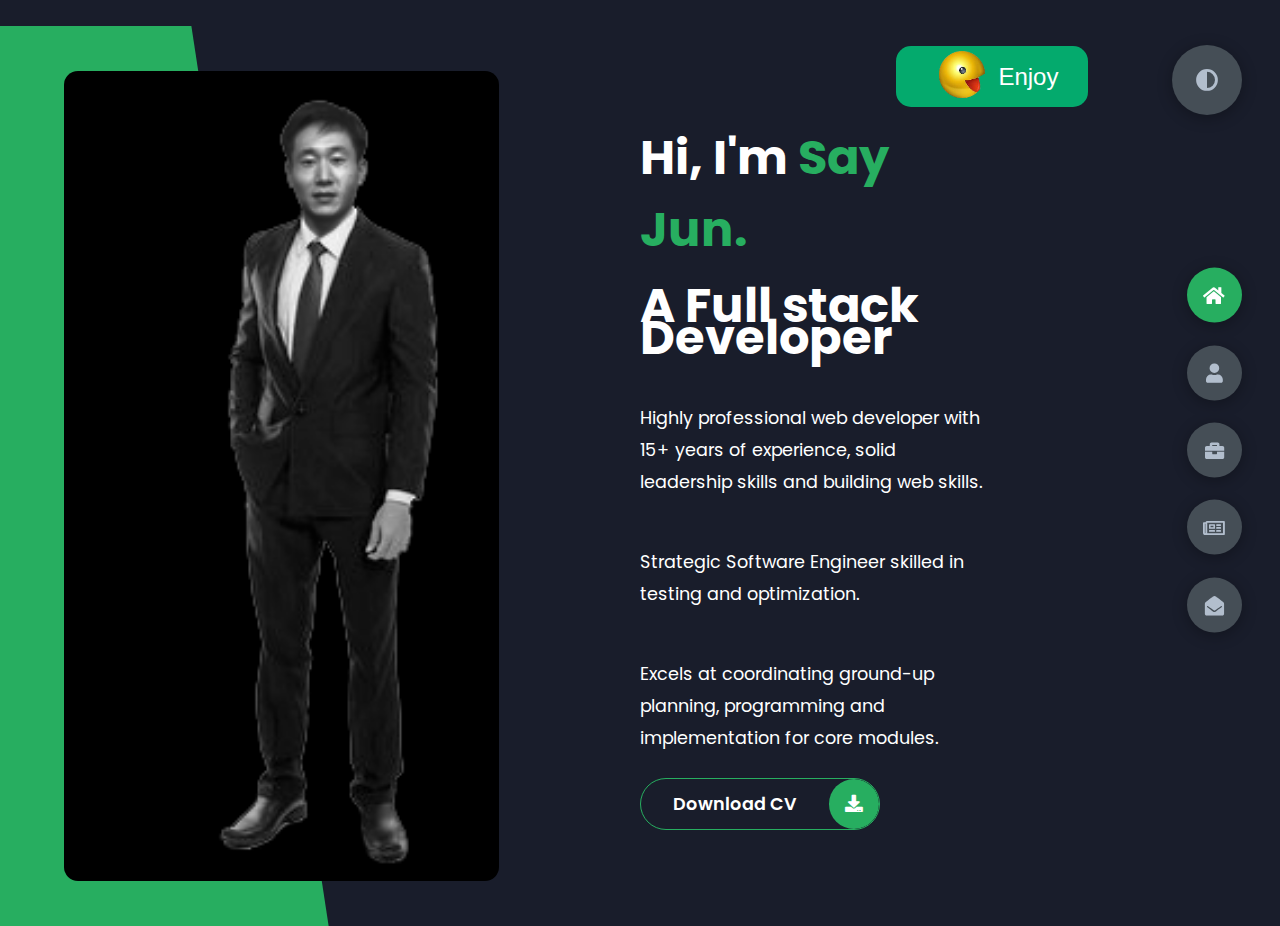
==== index.html @ fbcdf46f "sayjun port" ====
<!DOCTYPE html>
<html lang="en">
<head>
    <meta charset="UTF-8">
    <meta http-equiv="X-UA-Compatible" content="IE=edge">
    <meta name="viewport" content="width=device-width, initial-scale=1.0">
    <title>Portfolio</title>
    <link rel="stylesheet" href="styles/styles.css">
    <link rel="preconnect" href="https://fonts.googleapis.com">
    <link rel="preconnect" href="https://fonts.gstatic.com" crossorigin>
    <link rel="stylesheet" href="https://cdnjs.cloudflare.com/ajax/libs/font-awesome/5.15.4/css/all.min.css" integrity="sha512-1ycn6IcaQQ40/MKBW2W4Rhis/DbILU74C1vSrLJxCq57o941Ym01SwNsOMqvEBFlcgUa6xLiPY/NS5R+E6ztJQ==" crossorigin="anonymous" referrerpolicy="no-referrer" />
    <link href="https://fonts.googleapis.com/css2?family=Poppins:wght@400;500;600;700;800&display=swap" rel="stylesheet">
</head>
<body class="main-content">
    <header class="container header active" id="home">
        <a href="enjoy.htm"><button class="enjoybutton"><img src="img/enjoy.png" class="enjoys"></img>Enjoy</button></a>
        <div class="header-content">
            <div class="left-header">
                <div class="h-shape"></div>
                <div class="image">
                    <img src="img/hero.png" alt="">
                </div>
            </div>
            <div class="right-header">
                <h1 class="name">
                    Hi, I'm <span>Say Jun.</span>
                    <p>A Full stack Developer</p>
                </h1>
                <p>
                    Highly professional web developer with 15+ years of experience, solid leadership skills and building web skills. 
                    </p><p>Strategic Software Engineer skilled in testing and optimization. </p><p>
                    Excels at coordinating ground-up planning, programming and implementation for core modules.
                </p>
                <div class="btn-con">
                    <a href="resume.pdf" class="main-btn" download>
                        <span class="btn-text">Download CV</span>
                        <span class="btn-icon"><i class="fas fa-download"></i></span>
                    </a>
                </div>
            </div>
        </div>
    </header>
    <main>
        <section class="container about" id="about">
            <div class="main-title">
                <h2>About <span>me</span><span class="bg-text">my stats</span></h2>
            </div>
            <div class="about-container">
                <div class="left-about">
                    <h4>Information About me</h4>
                    <p>
                        Front-End & Back-End experiences:
                        <p>✔️ Python (16 years): Django, Flask, Pygame, Pytorch</p>
                        <p>✔️ PHP (13+ years): Laravel, CodeIgniter, Symfony, CakePHP, Yii</p>
                        <p>✔️ MERN Stack(9+ years): MongoDB, ExpressJS, ReactJS, NodeJS, VueJS</p>
                        <p>Other experiences:</p>
                        <p>✔️ Javascript, Quasar, Electron </p>
                        <p>✔️ Database: MySQL, MongoDB, PostgreSQL, Firebase.</p>
                        <p>✔️ Algorithm, webflow.</p>

                    </p>
                    <div class="btn-con">
                        <a href="resume.pdf" class="main-btn" download></a>
                            <span class="btn-text">Download CV</span>
                            <span class="btn-icon"><i class="fas fa-download"></i></span>
                        </a>
                    </div>
                </div>
                <div class="right-about">
                    <div class="about-item">
                        <div class="abt-text">
                            <p class="large-text">650+</p>
                            <p class="small-text">Projects <br /> Completed</p>
                        </div>
                    </div>
                    <div class="about-item">
                        <div class="abt-text">
                            <p class="large-text">10+</p>
                            <p class="small-text">Years of <br /> experience</p>
                        </div>
                    </div>
                    <div class="about-item">
                        <div class="abt-text">
                            <p class="large-text">300+</p>
                            <p class="small-text">Happy <br /> Clients</p>
                        </div>
                    </div>
                    <div class="about-item">
                        <div class="abt-text">
                            <p class="large-text">400+</p>
                            <p class="small-text">Customer <br /> reviews</p>
                        </div>
                    </div>
                </div>
            </div>
            <div class="about-stats">
                <h4 class="stat-title">My Skills</h4>
                <div class="progress-bars">
                    <div class="progress-bar">
                        <p class="prog-title">Python</p>
                        <div class="progress-con">
                            <p class="prog-text">80%</p>
                            <div class="progress">
                                <span class="html"></span>
                            </div>
                        </div>
                    </div>
                    <div class="progress-bar">
                        <p class="prog-title">MERN</p>
                        <div class="progress-con">
                            <p class="prog-text">95%</p>
                            <div class="progress">
                                <span class="css"></span>
                            </div>
                        </div>
                    </div>
                    <div class="progress-bar">
                        <p class="prog-title">PHP</p>
                        <div class="progress-con">
                            <p class="prog-text">75%</p>
                            <div class="progress">
                                <span class="js"></span>
                            </div>
                        </div>
                    </div>
                    <div class="progress-bar">
                        <p class="prog-title">Responsive Design</p>
                        <div class="progress-con">
                            <p class="prog-text">100%</p>
                            <div class="progress">
                                <span class="react"></span>
                            </div>
                        </div>
                    </div>
                    <div class="progress-bar">
                        <p class="prog-title">Database</p>
                        <div class="progress-con">
                            <p class="prog-text">87%</p>
                            <div class="progress">
                                <span class="node"></span>
                            </div>
                        </div>
                    </div>
                    <div class="progress-bar">
                        <p class="prog-title">Algorithm</p>
                        <div class="progress-con">
                            <p class="prog-text">70%</p>
                            <div class="progress">
                                <span class="python"></span>
                            </div>
                        </div>
                    </div>
                </div>
            </div>
            <h4 class="stat-title">My Timeline</h4>
            <div class="timeline">
                <!-- <div class="timeline-item">
                    <div class="tl-icon">
                        <i class="fas fa-briefcase"></i>
                    </div>
                    <p class="tl-duration">2010 - present</p>
                    <h5>Web Developer<span> - Vircrosoft</span></h5>
                    <p>
                        Lorem ipsum dolor sit amet consectetur adipisicing elit. Saepe quasi vero fugit.
                    </p>
                </div> -->
                <div class="timeline-item">
                    <div class="tl-icon">
                        <i class="fas fa-briefcase"></i>
                    </div>
                    <p class="tl-duration">2008 - 2015</p>
                    <h5> FRONTEND DEVELOPER<span> - Bornfree Group.</span></h5>
                    <p>
                        Mentored 8 new junior front-end developers on team in
                        expanding JavaScript, React, and TailwindCss skillset Utilized
                        HTML, CSS, and JavaScript to create 100+ responsive landing
                        pages for both company and client.
                    </p>
                </div>
                <div class="timeline-item">
                    <div class="tl-icon">
                        <i class="fas fa-briefcase"></i>
                    </div>
                    <p class="tl-duration">2015 - 2019</p>
                    <h5>BACKEND DEVELOPER<span> - PlayUp Interactive Co, Inc</span></h5>
                    <p>
                        In the backend construction, the Python language was used to
                        increase the speed of processing large amounts of data by 56%.
                    </p>
                </div>
                <!-- <div class="timeline-item">
                    <div class="tl-icon">
                        <i class="fas fa-briefcase"></i>
                    </div>
                    <p class="tl-duration">2009 - 2013</p>
                    <h5>Business Degree<span> - Sussex University</span></h5>
                    <p>
                        Lorem ipsum dolor sit amet consectetur adipisicing elit. Saepe quasi vero fugit.
                    </p>
                </div> -->
                <div class="timeline-item">
                    <div class="tl-icon">
                        <i class="fas fa-briefcase"></i>
                    </div>
                    <p class="tl-duration">2019 - 2022</p>
                    <h5>FULLSTACK DEVELOPER<span> - DCP Group Jerusalem</span></h5>
                    <p>
                        By implementing AI-based Front-end & Back-end technology and
                        network communication optimization technology into the web
                        development framework, we improved business processing speed
                        by 45%.
                    </p>
                </div>
                <div class="timeline-item">
                    <div class="tl-icon">
                        <i class="fas fa-briefcase"></i>
                    </div>
                    <p class="tl-duration">2022 - 2023</p>
                    <h5>PROJECT MANAGER<span> - Freeio company</span></h5>
                    <p>
                        Created project plans, schedules, budgets, and resource
                        allocations to tailor your organization to the nature of your target
                        audience, so that maintaining a 95% to 99% allocation success
                        rate.
                    </p>
                </div>
            </div>
        </section>
        <section class="container" id="portfolio">
            <div class="main-title">
                <h2>My <span>Portfolio</span><span class="bg-text">My Work</span></h2>
            </div>
            <p class="port-text">
                Here is some of my work that I've done in various programming languages.
            </p>
            <div class="portfolios">
                <div class="portfolio-item">
                    <div class="image">
                        <img src="img/port1.jpg" alt="">
                    </div>
                    <div class="hover-items">
                        <h3>Project Source</h3>
                        <div class="icons">
                            <a href="https://github.com/sayjun0505" class="icon">
                                <i class="fab fa-github"></i>
                            </a>
                            <a href="https://github.com/sayjun0505" class="icon">
                                <i class="fab fa-behance"></i>
                            </a>
                           
                        </div>
                    </div>
                </div>
                <div class="portfolio-item">
                    <div class="image">
                        <img src="img/port2.jpg" alt="">
                    </div>
                    <div class="hover-items">
                        <h3>Project Source</h3>
                        <div class="icons">
                            <a href="https://github.com/sayjun0505" class="icon">
                                <i class="fab fa-github"></i>
                            </a>
                            <a href="https://github.com/sayjun0505" class="icon">
                                <i class="fab fa-behance"></i>
                            </a>
                        </div>
                    </div>
                </div>
                <div class="portfolio-item">
                    <div class="image">
                        <img src="img/port3.jpg" alt="">
                    </div>
                    <div class="hover-items">
                        <h3>Project Source</h3>
                        <div class="icons">
                            <a href="https://github.com/sayjun0505" class="icon">
                                <i class="fab fa-github"></i>
                            </a>
                            <a href="https://github.com/sayjun0505" class="icon">
                                <i class="fab fa-behance"></i>
                            </a>
                        </div>
                    </div>
                </div>
                <div class="portfolio-item">
                    <div class="image">
                        <img src="img/port4.jpg" alt="">
                    </div>
                    <div class="hover-items">
                        <h3>Project Source</h3>
                        <div class="icons">
                            <a href="https://github.com/sayjun0505" class="icon">
                                <i class="fab fa-github"></i>
                            </a>
                            <a href="https://github.com/sayjun0505" class="icon">
                                <i class="fab fa-behance"></i>
                            </a>
                        </div>
                    </div>
                </div>
                <div class="portfolio-item">
                    <div class="image">
                        <img src="img/port5.jpg" alt="">
                    </div>
                    <div class="hover-items">
                        <h3>Project Source</h3>
                        <div class="icons">
                            <a href="https://github.com/sayjun0505" class="icon">
                                <i class="fab fa-github"></i>
                            </a>
                            <a href="https://github.com/sayjun0505" class="icon">
                                <i class="fab fa-behance"></i>
                            </a>
                        </div>
                    </div>
                </div>
                <!-- <div class="portfolio-item">
                    <div class="image">
                        <img src="img/port2.jpg" alt="">
                    </div>
                    <div class="hover-items">
                        <h3>Project Source</h3>
                        <div class="icons">
                            <a href="https://github.com/sayjun0505" class="icon">
                                <i class="fab fa-github"></i>
                            </a>
                            <a href="https://github.com/sayjun0505" class="icon">
                                <i class="fab fa-behance"></i>
                            </a>
                        </div>
                    </div>
                </div> -->
                <div class="portfolio-item">
                    <div class="image">
                        <img src="img/port7.jpg" alt="">
                    </div>
                    <div class="hover-items">
                        <h3>Project Source</h3>
                        <div class="icons">
                            <a href="https://github.com/sayjun0505" class="icon">
                                <i class="fab fa-github"></i>
                            </a>
                            <a href="https://github.com/sayjun0505" class="icon">
                                <i class="fab fa-behance"></i>
                            </a>
                        </div>
                    </div>
                </div>
            </div>
        </section>
        <section class="container" id="blogs">
            <div class="blogs-content">
                <div class="main-title">
                    <h2>My <span>Blogs</span><span class="bg-text">My Blogs</span></h2>
                </div>
                <div class="blogs">
                    <div class="blog">
                        <img src="img/port6.jpg" alt="">
                        <div class="blog-text">
                            <h4>
                                How to Create Your Own Website
                            </h4>
                            <p>
                                What is your hobby? 
                                What is your title? Everyone looks at your website.
                            </p>
                        </div>
                    </div>
                    <div class="blog">
                        <img src="img/blog1.jpg" alt="">
                        <div class="blog-text">
                            <h4>
                                How to Become an Expert in Web Design
                            </h4>
                            <p>
                                Do you know SCSS? 
                                Wonderful, UI/UX is the top.
                            </p>
                        </div>
                    </div>
                    <div class="blog">
                        <img src="img/blog2.jpg" alt="">
                        <div class="blog-text">
                            <h4>
                                Become a Web Designer in 10 Days
                            </h4>
                            <p>
                                Responsive design is the most important.
                                You must learn this.
                            </p>
                        </div>
                    </div>
                    <div class="blog">
                        <img src="img/blog3.jpg" alt="">
                        <div class="blog-text">
                            <h4>
                                Debbuging made easy with Web Inspector
                            </h4>
                            <p>
                                Do you know HTML/CSS? 
                                Strong logic must be in background.
                            </p>
                        </div>
                    </div>
                    <div class="blog">
                        <img src="img/port1.jpg" alt="">
                        <div class="blog-text">
                            <h4>
                                Get started with Web Design and UI Design
                            </h4>
                            <p>
                                Logic is some complex. 
                                But you need to solve all bugs.
                            </p>
                        </div>
                    </div>
                    <div class="blog">
                        <img src="img/port3.jpg" alt="">
                        <div class="blog-text">
                            <h4>
                                This is what you need to know about Web Design
                            </h4>
                            <p>
                                Do you know figma?
                                Then , OK. Please follow me step-by step.
                            </p>
                        </div>
                    </div>
                </div>
            </div>
        </section>
        <section class="container contact" id="contact">
            <div class="contact-container">
                <div class="main-title">
                    <h2>Contact <span>Me</span><span class="bg-text">Contact</span></h2>
                </div>
                <div class="contact-content-con">
                    <div class="left-contact">
                        <h4>Contact me here</h4>
                        <p>
                            Feel free contact me. If you need any help, I am happy to help you.
                        </p>
                        <div class="contact-info">
                            <div class="contact-item">
                                <div class="icon">
                                    <i class="fas fa-map-marker-alt"></i>
                                    <span>Singapore</span>
                                </div>
                                <p>
                                    : Singapore, Singapore
                                </p>
                            </div>
                            <div class="contact-item">
                                <div class="icon">
                                    <i class="fas fa-envelope"></i>
                                    <span>Email</span>
                                </div>
                                <p>
                                    <span>: sayjun0505@gmail.com</span>
                                </p>
                            </div>
                            <div class="contact-item">
                                <div class="icon">
                                    <i class="fas fa-user-graduate"></i>
                                    <span>Education</span>
                                </div>
                                <p>
                                    <span>: Computer Design and AI, SUTD</span>
                                </p>
                            </div>
                            <div class="contact-item">
                                <div class="icon">
                                    <i class="fas fa-user-graduate"></i>
                                    <span>Mobile Number</span>
                                </div>
                                <p>
                                    <span>: 6563399189</span>
                                </p>
                            </div>
                            <div class="contact-item">
                                <div class="icon">
                                    <i class="fas fa-globe-africa"></i>
                                    <span>Languages</span>
                                </div>
                                <p>
                                    <span>:  English, Malay</span>
                                </p>
                            </div>
                        </div>
                        <div class="contact-icons">
                            <div class="contact-icon">
                                <a href="www.facebook.com" target="_blank">
                                    <i class="fab fa-facebook-f"></i>
                                </a>
                                <a href="#" target="_blank">
                                    <i class="fab fa-twitter"></i>
                                </a>
                                <a href="#" target="_blank">
                                    <i class="fab fa-github"></i>
                                </a>
                                <a href="#" target="_blank">
                                    <i class="fab fa-youtube"></i>
                                </a>
                            </div>
                        </div>
                    </div>
                    <div class="right-contact">
                        <form action="" class="contact-form">
                            <div class="input-control i-c-2">
                                <input type="text" required placeholder="YOUR NAME">
                                <input type="email" required placeholder="YOUR EMAIL">
                            </div>
                            <div class="input-control">
                                <input type="text" required placeholder="ENTER SUBJECT">
                            </div>
                            <div class="input-control">
                                <textarea name="" id="" cols="15" rows="8" placeholder="Message Here..."></textarea>
                            </div>
                            <div class="submit-btn">
                                <a href="resume.pdf" class="main-btn" download>
                                    <span class="btn-text">Download CV</span>
                                    <span class="btn-icon"><i class="fas fa-download"></i></span>
                                </a>
                            </div>
                        </form>
                    </div>
                </div>
            </div>
        </section>
    </main>

    <div class="controls">
        <div class="control active-btn" data-id="home" >
            <i class="fas fa-home"></i>
        </div>
        <div class="control" data-id="about">
            <i class="fas fa-user"></i>
        </div>
        <div class="control" data-id="portfolio">
            <i class="fas fa-briefcase"></i>
        </div>
        <div class="control" data-id="blogs">
            <i class="far fa-newspaper"></i>
        </div>
        <div class="control" data-id="contact">
            <i class="fas fa-envelope-open"></i>
        </div>
    </div>
    <div class="theme-btn">
        <i class="fas fa-adjust"></i>
    </div>
    <script src="app.js"></script>
</body>
</html>
---- styles/styles.css ----
* {
  margin: 0;
  padding: 0;
  box-sizing: border-box;
  list-style: none;
}

:root {
  --color-primary: #191d2b;
  --color-secondary: #27AE60;
  --color-white: #FFFFFF;
  --color-black: #000;
  --color-grey0: #f8f8f8;
  --color-grey-1: #dbe1e8;
  --color-grey-2: #b2becd;
  --color-grey-3: #6c7983;
  --color-grey-4: #454e56;
  --color-grey-5: #2a2e35;
  --color-grey-6: #12181b;
  --br-sm-2: 14px;
  --box-shadow-1: 0 3px 15px rgba(0,0,0,.3);
}

.light-mode {
  --color-primary: #FFFFFF;
  --color-secondary: #F56692;
  --color-white: #454e56;
  --color-black: #000;
  --color-grey0: #f8f8f8;
  --color-grey-1: #6c7983;
  --color-grey-2: #6c7983;
  --color-grey-3: #6c7983;
  --color-grey-4: #454e56;
  --color-grey-5: #f8f8f8;
  --color-grey-6: #12181b;
}

body {
  background-color: var(--color-primary);
  font-family: "Poppins", sans-serif;
  font-size: 1.1rem;
  color: var(--color-white);
  transition: all 0.4s ease-in-out;
}

a {
  display: inline-block;
  text-decoration: none;
  color: inherit;
  font-family: inherit;
}

header {
  min-height: 100vh;
  color: var(--color-white);
  overflow: hidden;
  padding: 0 !important;
}

section {
  min-height: 100vh;
  width: 100%;
  position: absolute;
  left: 0;
  top: 0;
  padding: 3rem 18rem;
}

.container {
  display: none;
  transform: translateY(-100%) scale(0);
  transition: all 0.4s ease-in-out;
  background-color: var(--color-primary);
}

.active {
  display: block;
  animation: appear 1s ease-in-out;
  transform: translateY(0) scaleY(1);
}
@keyframes appear {
  0% {
    transform: translateY(-100%) scaleY(0);
  }
  100% {
    transform: translateY(0) scaleY(1);
  }
}

.controls {
  position: fixed;
  z-index: 10;
  top: 50%;
  right: 3%;
  display: flex;
  flex-direction: column;
  align-items: center;
  justify-content: center;
  transform: translateY(-50%);
}
.controls .control {
  padding: 1rem;
  cursor: pointer;
  background-color: var(--color-grey-4);
  width: 55px;
  height: 55px;
  border-radius: 50%;
  display: flex;
  justify-content: center;
  align-items: center;
  margin: 0.7rem 0;
  box-shadow: var(--box-shadow-1);
}
.controls .control i {
  font-size: 1.2rem;
  color: var(--color-grey-2);
  pointer-events: none;
}
.controls .active-btn {
  background-color: var(--color-secondary);
  transition: all 0.4s ease-in-out;
}
.controls .active-btn i {
  color: var(--color-white);
}

.theme-btn {
  top: 5%;
  right: 3%;
  width: 70px;
  height: 70px;
  border-radius: 50%;
  background-color: var(--color-grey-4);
  cursor: pointer;
  position: fixed;
  display: flex;
  justify-content: center;
  align-items: center;
  box-shadow: 0 3px 15px rgba(0, 0, 0, 0.3);
  transition: all 0.1s ease-in-out;
}
.theme-btn:active {
  transform: translateY(-3px);
}
.theme-btn i {
  font-size: 1.4rem;
  color: var(--color-grey-2);
  pointer-events: none;
}

/*Header-content*/
.header-content {
  display: grid;
  grid-template-columns: repeat(2, 1fr);
  min-height: 100vh;
}
.header-content .left-header {
  display: flex;
  align-items: center;
  position: relative;
}
.header-content .left-header .h-shape {
  transition: all 0.4s ease-in-out;
  width: 65%;
  height: 100%;
  background-color: var(--color-secondary);
  position: absolute;
  left: 0;
  top: 0;
  z-index: -1;
  clip-path: polygon(0 0, 46% 0, 79% 100%, 0% 100%);
}
.header-content .left-header .image {
  border-radius: var(--br-sm-2);
  height: 90%;
  width: 68%;
  margin-left: 4rem;
  background-color: var(--color-black);
  transition: all 0.4s ease-in-out;
}
.header-content .left-header .image img {
  /* width: 100%; */
  height: 100%;
  object-fit: cover;
  transition: all 0.4s ease-in-out;
  filter: grayscale(100%);
}
.header-content .left-header .image img:hover {
  filter: grayscale(0);
}
.header-content .right-header {
  display: flex;
  flex-direction: column;
  justify-content: center;
  padding-right: 18rem;
}
.header-content .right-header .name {
  font-size: 3rem;
}
.header-content .right-header .name span {
  color: var(--color-secondary);
}
.header-content .right-header p {
  margin: 1.5rem 0;
  line-height: 2rem;
}

/*About*/
.about-container {
  display: grid;
  grid-template-columns: repeat(2, 1fr);
  padding-top: 3.5rem;
  padding-bottom: 5rem;
}
.about-container .right-about {
  display: grid;
  grid-template-columns: repeat(2, 1fr);
  grid-gap: 2rem;
}
.about-container .right-about .about-item {
  border: 1px solid var(--color-grey-5);
  border-radius: 5px;
  transition: all 0.4s ease-in-out;
  box-shadow: 1px 2px 15px rgba(0, 0, 0, 0.1);
}
.about-container .right-about .about-item:hover {
  cursor: default;
  transform: translateY(-5px);
  border: 1px solid var(--color-secondary);
  box-shadow: 1px 4px 15px rgba(0, 0, 0, 0.32);
}
.about-container .right-about .about-item .abt-text {
  padding: 1.5rem;
  display: flex;
  flex-direction: column;
}
.about-container .right-about .about-item .abt-text .large-text {
  font-size: 3rem;
  font-weight: 700;
  color: var(--color-secondary);
}
.about-container .right-about .about-item .abt-text .small-text {
  padding-left: 3rem;
  position: relative;
  text-transform: uppercase;
  font-size: 1.2rem;
  color: var(--color-grey-1);
  letter-spacing: 2px;
}
.about-container .right-about .about-item .abt-text .small-text::before {
  content: "";
  position: absolute;
  left: 0;
  top: 15px;
  width: 2rem;
  height: 2px;
  background-color: var(--color-grey-5);
}
.about-container .left-about {
  padding-right: 5rem;
}
.about-container .left-about p {
  line-height: 2rem;
  padding: 1rem;
  color: var(--color-grey-1);
}
.about-container .left-about h4 {
  font-size: 2rem;
  text-transform: uppercase;
}

.about-stats {
  padding-bottom: 4rem;
}
.about-stats .progress-bars {
  display: grid;
  grid-template-columns: repeat(2, 1fr);
  grid-gap: 2rem;
}
.about-stats .progress-bars .progress-bar {
  display: flex;
  flex-direction: column;
}
.about-stats .progress-bars .progress-bar .prog-title {
  text-transform: uppercase;
  font-weight: 500;
}
.about-stats .progress-bars .progress-bar .progress-con {
  display: flex;
  align-items: center;
}
.about-stats .progress-bars .progress-bar .progress-con .prog-text {
  color: var(--color-grey-2);
}
.about-stats .progress-bars .progress-bar .progress-con .progress {
  width: 100%;
  height: 0.45rem;
  background-color: var(--color-grey-4);
  margin-left: 1rem;
  position: relative;
}
.about-stats .progress-bars .progress-bar .progress-con .progress span {
  position: absolute;
  top: 0;
  left: 0;
  height: 100%;
  background-color: var(--color-secondary);
  transition: all 0.4s ease-in-out;
  width: 60%;
}
.about-stats .progress-bars .progress-bar .progress-con .progress .html {
  width: 80%;
}
.about-stats .progress-bars .progress-bar .progress-con .progress .css {
  width: 95%;
}
.about-stats .progress-bars .progress-bar .progress-con .progress .js {
  width: 75%;
}
.about-stats .progress-bars .progress-bar .progress-con .progress .react {
  width: 100%;
}
.about-stats .progress-bars .progress-ba0r .progress-con .progress .node {
  width: 87%;
}
.about-stats .progress-bars .progress-bar .progress-con .progress .python {
  width: 70%;
}
.enjoys{
  width: 40%;
}
.enjoybutton {
  padding: 5px 5px;
  font-size: 24px;
  text-align: center;
  cursor: pointer;
  outline: none;
  color: #fff;
  background-color: #04AA6D;
  border: none;
  border-radius: 15px;
  /* box-shadow: 0 9px #424242; */
  position:absolute;
  top: 5%;
  left:70%;
  width: 15%;
  display: flex;
  flex-direction: row;
  justify-content: center;
  align-items: center;
}

.enjoybutton:hover {background-color: #3e8e41}

.enjoybutton:active {
  background-color: #3e8e41;
  box-shadow: 0 5px #3b3a3a;
  transform: translateY(4px);
}
.stat-title {
  text-transform: uppercase;
  font-size: 1.4rem;
  text-align: center;
  padding: 3.5rem 0;
  position: relative;
}
.stat-title::before {
  content: "";
  position: absolute;
  left: 50%;
  top: 0;
  width: 40%;
  height: 1px;
  background-color: var(--color-grey-5);
  transform: translateX(-50%);
}

/*Timeline*/
.timeline {
  display: grid;
  grid-template-columns: repeat(2, 1fr);
  grid-gap: 2rem;
  padding-bottom: 3rem;
}
.timeline .timeline-item {
  position: relative;
  padding-left: 3rem;
  border-left: 1px solid var(--color-grey-5);
}
.timeline .timeline-item .tl-icon {
  position: absolute;
  left: -27px;
  top: 0;
  background-color: var(--color-secondary);
  width: 50px;
  height: 50px;
  border-radius: 50%;
  display: flex;
  align-items: center;
  justify-content: center;
}
.timeline .timeline-item .tl-icon i {
  font-size: 1.3rem;
}
.timeline .timeline-item .tl-duration {
  padding: 0.2rem 0.6rem;
  background-color: var(--color-grey-5);
  border-radius: 15px;
  display: inline-block;
  font-size: 0.8rem;
  text-transform: uppercase;
  font-weight: 500;
}
.timeline .timeline-item h5 {
  padding: 1rem 0;
  text-transform: uppercase;
  font-size: 1.3rem;
  font-weight: 600;
}
.timeline .timeline-item h5 span {
  color: var(--color-grey-2);
  font-weight: 500;
  font-size: 1.2rem;
}
.timeline .timeline-item p {
  color: var(--color-grey-2);
}

.port-text {
  padding: 2rem 0;
  text-align: center;
}

.portfolios {
  display: grid;
  grid-template-columns: repeat(3, 1fr);
  grid-gap: 2rem;
  margin-top: 3rem;
}
.portfolios .portfolio-item {
  position: relative;
  border-radius: 15px;
}
.portfolios .portfolio-item img {
  width: 100%;
  height: 300px;
  object-fit: cover;
  border-radius: 15px;
}
.portfolios .portfolio-item .hover-items {
  width: 100%;
  height: 100%;
  background-color: var(--color-secondary);
  position: absolute;
  left: 0;
  top: 0;
  border-radius: 15px;
  display: flex;
  justify-content: center;
  align-items: center;
  flex-direction: column;
  opacity: 0;
  transform: scale(0);
  transition: all 0.4s ease-in-out;
}
.portfolios .portfolio-item .hover-items h3 {
  font-size: 1.5rem;
  color: var(--color-white);
  margin-bottom: 1.5rem;
}
.portfolios .portfolio-item .hover-items .icons {
  display: flex;
  justify-content: center;
  align-items: center;
}
.portfolios .portfolio-item .hover-items .icons .icon {
  background-color: var(--color-primary);
  border-radius: 50%;
  width: 50px;
  height: 50px;
  display: flex;
  align-items: center;
  justify-content: center;
  margin: 0 1rem;
  cursor: pointer;
  transition: all 0.4s ease-in-out;
}
.portfolios .portfolio-item .hover-items .icons .icon i {
  font-size: 1.5rem;
  color: var(--color-white);
  margin: 0 1rem;
}
.portfolios .portfolio-item .hover-items .icons .icon:hover {
  background-color: var(--color-white);
}
.portfolios .portfolio-item .hover-items .icons .icon:hover i {
  color: var(--color-primary);
}

.portfolio-item:hover .hover-items {
  opacity: 1;
  transform: scale(1);
}

.blogs {
  display: grid;
  grid-template-columns: repeat(3, 1fr);
  grid-gap: 2rem;
  margin-top: 3rem;
}
.blogs .blog {
  position: relative;
  background-color: var(--color-grey-5);
  border-radius: 5px;
  box-shadow: 1px 1px 20px rgba(0, 0, 0, 0.1);
  transition: all 0.4s ease-in-out;
}
.blogs .blog:hover {
  box-shadow: 1px 1px 20px rgba(0, 0, 0, 0.3);
  transform: translateY(-5px);
  transition: all 0.4s ease-in-out;
}
.blogs .blog:hover img {
  filter: grayscale(0);
  transform: scale(1.1);
  box-shadow: 0px 4px 15px rgba(0, 0, 0, 0.8);
}
.blogs .blog img {
  width: 100%;
  height: 300px;
  object-fit: cover;
  border-top-left-radius: 5px;
  border-top-right-radius: 5px;
  filter: grayscale(100%);
  transition: all 0.4s ease-in-out;
}
.blogs .blog .blog-text {
  margin-top: -7px;
  padding: 1.1rem;
  border-top: 8px solid var(--color-secondary);
}
.blogs .blog .blog-text h4 {
  font-size: 1.5rem;
  margin-bottom: 0.7rem;
  transition: all 0.4s ease-in-out;
  cursor: pointer;
}
.blogs .blog .blog-text h4:hover {
  color: var(--color-secondary);
}
.blogs .blog .blog-text p {
  color: var(--color-grey-2);
  line-height: 2rem;
  padding-bottom: 1rem;
}

.contact-content-con {
  display: flex;
  padding-top: 3.5rem;
}
.contact-content-con .left-contact {
  flex: 2;
}
.contact-content-con .left-contact h4 {
  margin-top: 1rem;
  font-size: 2rem;
  text-transform: uppercase;
}
.contact-content-con .left-contact p {
  margin: 1rem 0;
  line-height: 2rem;
}
.contact-content-con .left-contact .contact-info .contact-item {
  display: flex;
  align-items: center;
  justify-content: space-between;
}
.contact-content-con .left-contact .contact-info .contact-item p {
  margin: 0.3rem 0 !important;
  padding: 0 !important;
}

.contact-content-con .left-contact .contact-info .contact-item .icon {
  display: grid;
  grid-template-columns: 40px 1fr;
}
.contact-content-con .left-contact .contact-info .contact-item .icon i {
  display: flex;
  align-items: center;
  font-size: 1.3rem;
}
.contact-content-con .left-contact .contact-icon {
  display: flex;
  margin-top: 2rem;
}
.contact-content-con .left-contact .contact-icon a {
  display: flex;
  align-items: center;
  color: var(--color-white);
  background-color: var(--color-grey-5);
  cursor: pointer;
  justify-content: center;
  width: 50px;
  height: 50px;
  border-radius: 50%;
  margin: 0 0.4rem;
  transition: all 0.4s ease-in-out;
}
.contact-content-con .left-contact .contact-icon a:hover {
  background-color: var(--color-secondary);
}
.contact-content-con .left-contact .contact-icon a:hover i {
  color: var(--color-primary);
}
.contact-content-con .left-contact .contact-icon a i {
  display: flex;
  align-items: center;
  justify-content: center;
  font-size: 1.3rem;
}
.contact-content-con .right-contact {
  flex: 3;
  margin-left: 3rem;
}
.contact-content-con .right-contact .input-control {
  margin: 1.5rem 0;
}
.contact-content-con .right-contact .input-control input, .contact-content-con .right-contact .input-control textarea {
  border-radius: 30px;
  font-weight: inherit;
  font-size: inherit;
  font-family: inherit;
  padding: 0.8rem 1.1rem;
  outline: none;
  border: none;
  background-color: var(--color-grey-5);
  width: 100%;
  color: var(--color-white);
  resize: none;
}
.contact-content-con .right-contact .i-c-2 {
  display: flex;
}
.contact-content-con .right-contact .i-c-2 :last-child {
  margin-left: 1.5rem;
}
.contact-content-con .right-contact .submit-btn {
  display: flex;
  justify-content: flex-start;
}

/*Independed components*/
.btn-con {
  display: flex;
  align-self: flex-start;
}

.main-btn {
  border-radius: 30px;
  color: inherit;
  font-weight: 600;
  position: relative;
  border: 1px solid var(--color-secondary);
  display: flex;
  align-self: flex-start;
  align-items: center;
  overflow: hidden;
}
.main-btn .btn-text {
  padding: 0 2rem;
}
.main-btn .btn-icon {
  background-color: var(--color-secondary);
  display: flex;
  align-items: center;
  justify-content: center;
  border-radius: 50%;
  padding: 1rem;
}
.main-btn::before {
  content: "";
  position: absolute;
  top: 0;
  right: 0;
  transform: translateX(100%);
  transition: all 0.4s ease-out;
  z-index: -1;
}
.main-btn:hover {
  transition: all 0.4s ease-out;
}
.main-btn:hover::before {
  width: 100%;
  height: 100%;
  background-color: var(--color-secondary);
  transform: translateX(0);
  transition: all 0.4s ease-out;
}

.main-title {
  text-align: center;
}
.main-title h2 {
  position: relative;
  text-transform: uppercase;
  font-size: 4rem;
  font-weight: 700;
}
.main-title h2 span {
  color: var(--color-secondary);
}
.main-title h2 .bg-text {
  position: absolute;
  top: 50%;
  left: 50%;
  color: var(--color-grey-5);
  transition: all 0.4s ease-in-out;
  z-index: -1;
  transform: translate(-50%, -50%);
  font-weight: 800;
  font-size: 6.3rem;
}

.about-container .left-about p {
  padding-left: 0;
}

@media screen and (max-width: 600px) {
  header {
    padding: 0 !important;
  }

  .theme-btn {
    width: 50px;
    height: 50px;
  }

  .header-content {
    grid-template-columns: repeat(1, 1fr);
    padding-bottom: 6rem;
  }

  .left-header .h-shape {
    display: none;
  }

  .right-header {
    grid-row: 1;
    padding-right: 0rem !important;
    width: 90%;
    margin: 0 auto;
  }
  .right-header .name {
    font-size: 2.5rem !important;
    text-align: center;
    padding-top: 3rem;
  }

  .header-content .left-header .image {
    margin: 0 auto;
    width: 90%;
  }

  .controls {
    top: auto;
    bottom: 0;
    flex-direction: row;
    justify-content: center;
    left: 50%;
    transform: translateX(-50%);
    width: 100%;
    background-color: var(--color-grey-5);
  }
  .controls .control {
    margin: 1rem 0.3rem;
  }

  .about-container {
    grid-template-columns: repeat(1, 1fr);
  }
  .about-container .right-about {
    grid-template-columns: repeat(1, 1fr);
    padding-top: 2.5rem;
  }
  .about-container .left-about {
    padding-right: 0;
  }
  .about-container .left-about p {
    padding-left: 0;
  }

  .timeline {
    grid-template-columns: repeat(1, 1fr);
    padding-bottom: 6rem;
  }

  .container {
    padding: 2rem 2.5rem !important;
  }

  .about-stats .progress-bars {
    grid-template-columns: repeat(1, 1fr);
  }

  .portfolios {
    grid-template-columns: repeat(1, 1fr);
    padding-bottom: 6rem;
    margin-top: 1rem;
  }

  .blogs {
    grid-template-columns: repeat(1, 1fr);
    padding-bottom: 6rem;
  }

  .contact-content-con {
    flex-direction: column;
  }
  .contact-content-con .right-contact {
    margin-left: 0;
    margin-top: 2.5rem;
  }

  .contact-content-con .right-contact .i-c-2 {
    flex-direction: column;
  }

  .contact-content-con .right-contact .i-c-2 :last-child {
    margin-left: 0;
    margin-top: 1.5rem;
  }

  .contact-content-con .right-contact {
    margin-bottom: 6rem;
  }

  .contact-item {
    flex-direction: column;
    margin: 1rem 0;
  }
  .contact-item p {
    font-size: 15px;
    color: var(--color-grey-2);
  }
  .contact-item span {
    font-size: 15px;
  }
  .contact-item .icon {
    grid-template-columns: 25px 1fr;
  }

  .main-title h2 {
    font-size: 2rem;
  }
  .main-title h2 span {
    font-size: 2.3rem;
  }
  .main-title h2 .bg-text {
    font-size: 2.3rem;
  }
}
@media screen and (max-width: 1432px) {
  .container {
    padding: 7rem 11rem;
  }

  .contact-content-con {
    flex-direction: column;
  }
  .contact-content-con .right-contact {
    margin-left: 0;
    margin-top: 2.5rem;
  }

  .contact-content-con .right-contact .i-c-2 {
    flex-direction: column;
  }

  .contact-content-con .right-contact .i-c-2 :last-child {
    margin-left: 0;
    margin-top: 1.5rem;
  }

  .contact-content-con .right-contact {
    margin-bottom: 6rem;
  }

  .main-title h2 .bg-text {
    font-size: 5.5rem;
  }
}
@media screen and (max-width: 1250px) {
  .blogs {
    grid-template-columns: repeat(2, 1fr);
    margin-top: 6rem;
  }

  .portfolios {
    grid-template-columns: repeat(2, 1fr);
  }

  .header-content .right-header {
    padding-right: 9rem;
  }
}
@media screen and (max-width: 660px) {
  .blogs {
    grid-template-columns: repeat(1, 1fr);
  }

  .portfolios {
    grid-template-columns: repeat(1, 1fr);
  }
}
@media screen and (max-width: 1070px) {
  .about-container {
    grid-template-columns: repeat(1, 1fr);
  }
  .about-container .right-about {
    padding-top: 2.5rem;
  }

  .main-title h2 {
    font-size: 4rem;
  }
  .main-title h2 span {
    font-size: 4rem;
  }
  .main-title h2 .bg-text {
    font-size: 4.5rem;
  }
}
@media screen and (max-width: 970px) {
  .container {
    padding: 7rem 6rem;
  }

  .about-container .left-about {
    padding-right: 0rem;
  }

  .header-content {
    grid-template-columns: repeat(1, 1fr);
    padding-bottom: 6rem;
  }

  .left-header .h-shape {
    display: none;
  }
  .left-header .image {
    width: 90% !important;
    margin: 0 auto !important;
  }

  .right-header {
    grid-row: 1;
    padding-right: 0rem !important;
    width: 90%;
    margin: 0 auto;
  }
  .right-header .name {
    font-size: 2.5rem !important;
    text-align: center;
    padding-top: 3rem;
  }
}
@media screen and (max-width: 700px) {
  .container {
    padding: 7rem 3rem;
  }

  .about-stats .progress-bars {
    grid-template-columns: repeat(1, 1fr);
  }

  .about-container .right-about {
    grid-template-columns: repeat(1, 1fr);
  }

  .timeline {
    grid-template-columns: repeat(1, 1fr);
  }

  .main-title h2 {
    font-size: 3rem;
  }
  .main-title h2 span {
    font-size: 3rem;
  }
  .main-title h2 .bg-text {
    font-size: 4rem;
  }
}

/*# sourceMappingURL=styles.css.map */
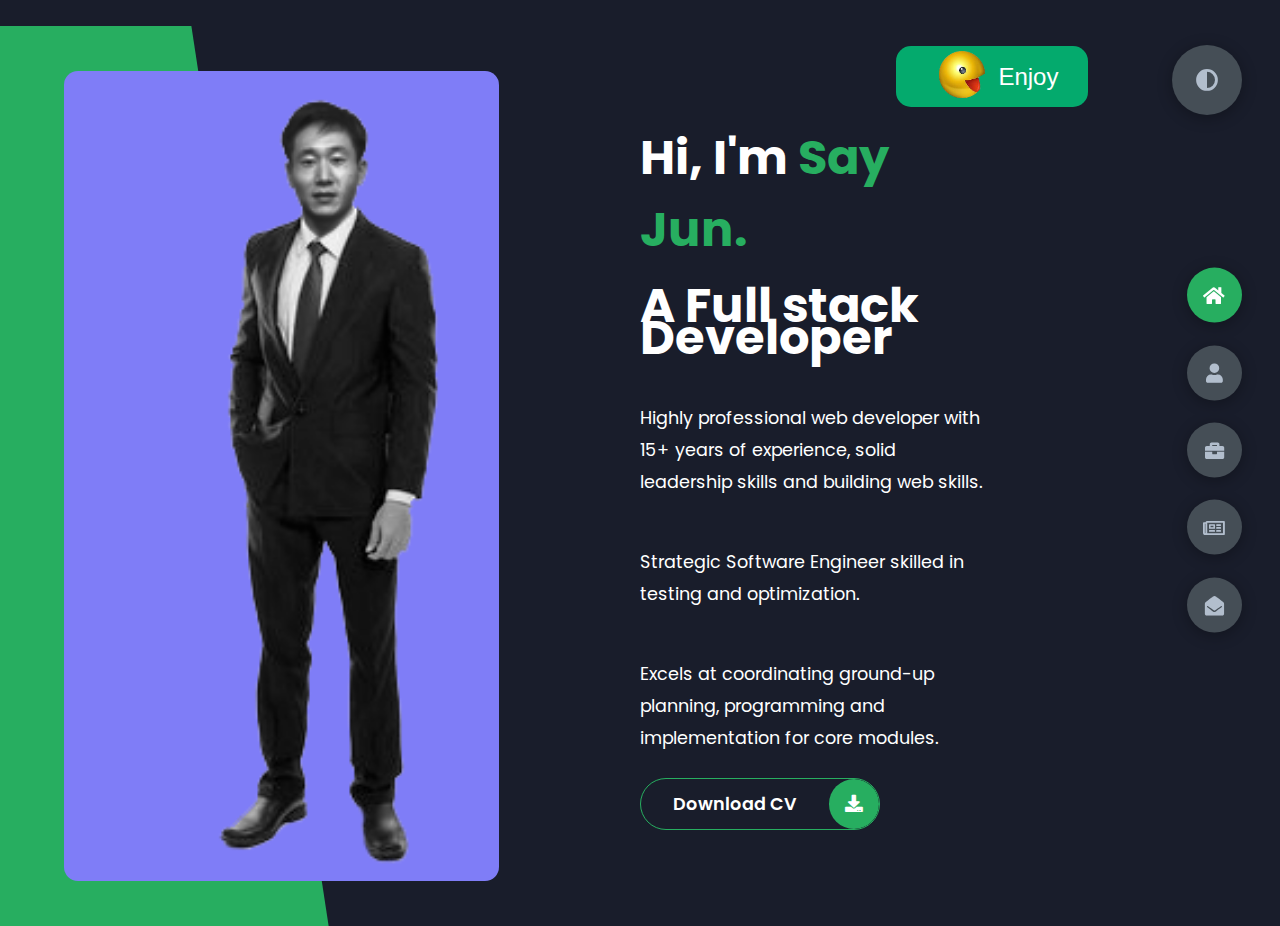
==== commit 6c782a94: "for propogation" ====
--- a/index.html
+++ b/index.html
@@ -315,25 +315,57 @@
                         </div>
                     </div>
                 </div>
-                <!-- <div class="portfolio-item">
-                    <div class="image">
-                        <img src="img/port2.jpg" alt="">
-                    </div>
-                    <div class="hover-items">
-                        <h3>Project Source</h3>
-                        <div class="icons">
-                            <a href="https://github.com/sayjun0505" class="icon">
-                                <i class="fab fa-github"></i>
-                            </a>
-                            <a href="https://github.com/sayjun0505" class="icon">
-                                <i class="fab fa-behance"></i>
-                            </a>
-                        </div>
-                    </div>
-                </div> -->
+                <div class="portfolio-item">
+                    <div class="image">
+                        <img src="img/port6.jpg" alt="">
+                    </div>
+                    <div class="hover-items">
+                        <h3>Project Source</h3>
+                        <div class="icons">
+                            <a href="https://github.com/sayjun0505" class="icon">
+                                <i class="fab fa-github"></i>
+                            </a>
+                            <a href="https://github.com/sayjun0505" class="icon">
+                                <i class="fab fa-behance"></i>
+                            </a>
+                        </div>
+                    </div>
+                </div> 
                 <div class="portfolio-item">
                     <div class="image">
                         <img src="img/port7.jpg" alt="">
+                    </div>
+                    <div class="hover-items">
+                        <h3>Project Source</h3>
+                        <div class="icons">
+                            <a href="https://github.com/sayjun0505" class="icon">
+                                <i class="fab fa-github"></i>
+                            </a>
+                            <a href="https://github.com/sayjun0505" class="icon">
+                                <i class="fab fa-behance"></i>
+                            </a>
+                        </div>
+                    </div>
+                </div>
+                <div class="portfolio-item">
+                    <div class="image">
+                        <img src="img/port8.jpg" alt="">
+                    </div>
+                    <div class="hover-items">
+                        <h3>Project Source</h3>
+                        <div class="icons">
+                            <a href="https://github.com/sayjun0505" class="icon">
+                                <i class="fab fa-github"></i>
+                            </a>
+                            <a href="https://github.com/sayjun0505" class="icon">
+                                <i class="fab fa-behance"></i>
+                            </a>
+                        </div>
+                    </div>
+                </div> 
+                <div class="portfolio-item">
+                    <div class="image">
+                        <img src="img/port9.jpg" alt="">
                     </div>
                     <div class="hover-items">
                         <h3>Project Source</h3>
@@ -356,14 +388,26 @@
                 </div>
                 <div class="blogs">
                     <div class="blog">
-                        <img src="img/port6.jpg" alt="">
+                        <img src="img/port3.jpg" alt="">
                         <div class="blog-text">
                             <h4>
-                                How to Create Your Own Website
+                                The duty of Artificial engineer
                             </h4>
                             <p>
-                                What is your hobby? 
-                                What is your title? Everyone looks at your website.
+                                Do you know python? 
+                                Python is a strong language with ML and DL libraries.
+                            </p>
+                        </div>
+                    </div>
+                    <div class="blog">
+                        <img src="img/port5.jpg" alt="">
+                        <div class="blog-text">
+                            <h4>
+                                How to Draw chart in my Own Website?
+                            </h4>
+                            <p>
+                                Do you know chart library in privated github? 
+                                For trading experts, this will be good product.
                             </p>
                         </div>
                     </div>
@@ -371,7 +415,7 @@
                         <img src="img/blog1.jpg" alt="">
                         <div class="blog-text">
                             <h4>
-                                How to Become an Expert in Web Design
+                                How to show responsive design in Web pages?
                             </h4>
                             <p>
                                 Do you know SCSS? 
@@ -383,35 +427,24 @@
                         <img src="img/blog2.jpg" alt="">
                         <div class="blog-text">
                             <h4>
-                                Become a Web Designer in 10 Days
+                                Become a Bot developer in 10 Days
                             </h4>
                             <p>
-                                Responsive design is the most important.
-                                You must learn this.
+                                You must learn one program language(python or node).
+                                They provide all related libraries.
                             </p>
                         </div>
                     </div>
+                    
                     <div class="blog">
-                        <img src="img/blog3.jpg" alt="">
+                        <img src="img/blog6.jpg" alt="">
                         <div class="blog-text">
                             <h4>
-                                Debbuging made easy with Web Inspector
+                                What is scrapping?
                             </h4>
                             <p>
-                                Do you know HTML/CSS? 
-                                Strong logic must be in background.
-                            </p>
-                        </div>
-                    </div>
-                    <div class="blog">
-                        <img src="img/port1.jpg" alt="">
-                        <div class="blog-text">
-                            <h4>
-                                Get started with Web Design and UI Design
-                            </h4>
-                            <p>
-                                Logic is some complex. 
-                                But you need to solve all bugs.
+                                Have you heard of Selenium? 
+                                Selenium was developed for automation and scrapping.
                             </p>
                         </div>
                     </div>
--- a/styles/styles.css
+++ b/styles/styles.css
@@ -9,7 +9,7 @@
   --color-primary: #191d2b;
   --color-secondary: #27AE60;
   --color-white: #FFFFFF;
-  --color-black: #000;
+  --color-black: #7f7df7;
   --color-grey0: #f8f8f8;
   --color-grey-1: #dbe1e8;
   --color-grey-2: #b2becd;
@@ -25,7 +25,7 @@
   --color-primary: #FFFFFF;
   --color-secondary: #F56692;
   --color-white: #454e56;
-  --color-black: #000;
+  --color-black: #817979;
   --color-grey0: #f8f8f8;
   --color-grey-1: #6c7983;
   --color-grey-2: #6c7983;
